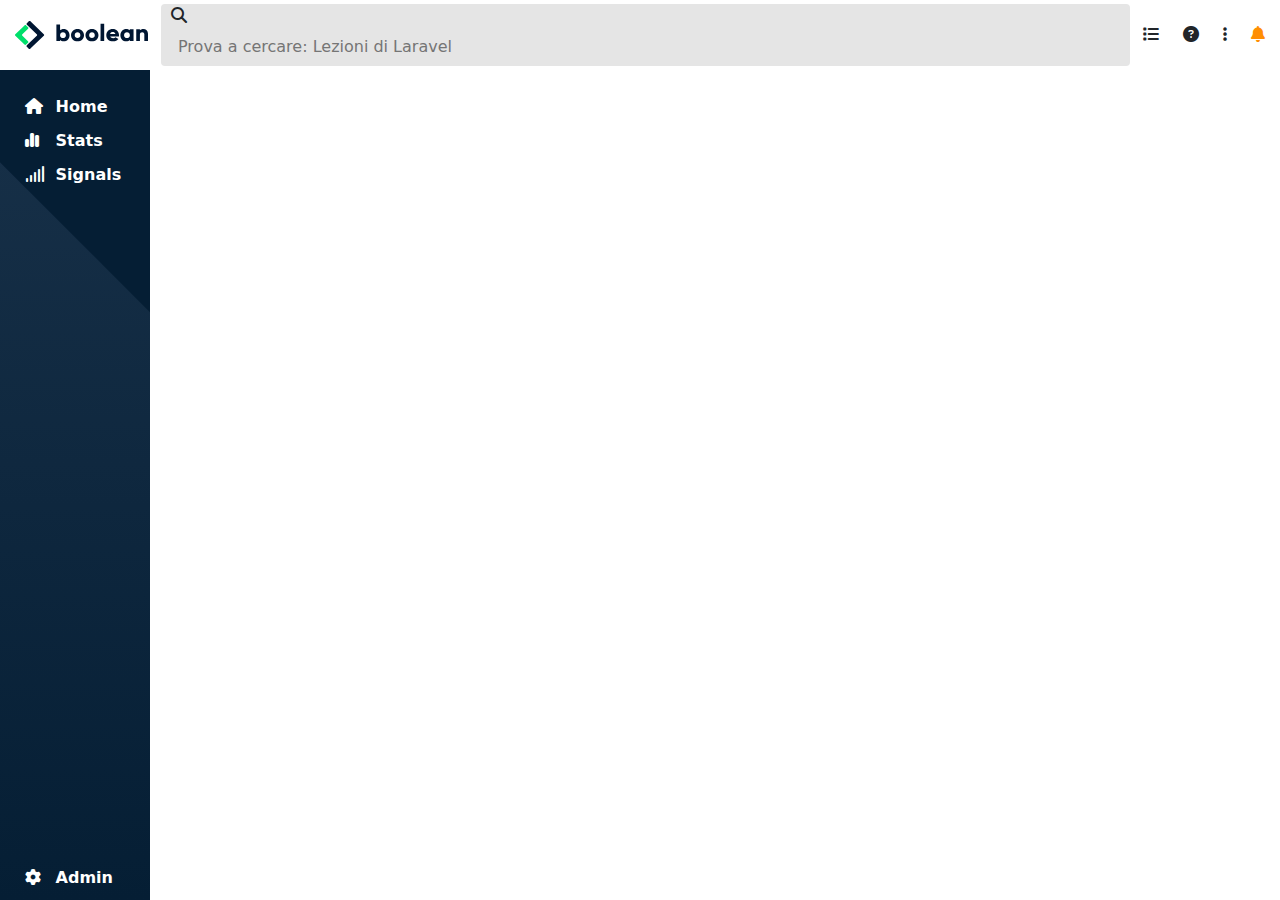
==== index.html @ 5f8e15ac "Resa responsive la sidebar" ====
<!DOCTYPE html>
<html lang="en">
<head>
    <meta charset="UTF-8">
    <meta http-equiv="X-UA-Compatible" content="IE=edge">
    <meta name="viewport" content="width=device-width, initial-scale=1.0">
    <link rel="stylesheet" href="https://cdnjs.cloudflare.com/ajax/libs/font-awesome/6.2.0/css/all.min.css">
    <link rel="stylesheet" href="https://cdn.jsdelivr.net/npm/bootstrap@5.2.2/dist/css/bootstrap.min.css">
    <link rel="stylesheet" href="css/style.css">
    <link rel="stylesheet" href="css/responsive.css">
    <link rel="stylesheet" href="css/hover.css">
    <title>Dashboard</title>
</head>
<body>

    <header>
        <div class="row align-items-center g-0" id="ms_header_row">

            <div class="col-auto">
                <img src="specs/logo.svg" alt="Logo boolean" class="d-none d-lg-block">
                <img src="specs/Logo.png" alt="Logo boolean" class="d--block d-lg-none">
            </div>

            <div class="col" id="search">
                <label for="search-bar"><i class="fa-solid fa-magnifying-glass"></i></label>
                <input type="text" id="search-bar" placeholder="Prova a cercare: Lezioni di Laravel">
            </div>

            <nav class="col-auto ms-auto">
                <div class="row align-items-center gx-4">

                    <div class="col-auto d-none d-lg-block">
                        <i class="fa-solid fa-list"></i>
                    </div>

                    <div class="col-auto d-none d-lg-block">
                        <i class="fa-solid fa-circle-question"></i>
                    </div>

                    <div class="col-auto d-none d-lg-block">
                        <i class="fa-solid fa-ellipsis-vertical"></i>
                    </div>

                    <div class="col-auto">
                        <a data-bs-toggle="collapse" href="#notifications" role="button" aria-expanded="false" aria-controls="notifications">
                            <i class="fa-solid fa-bell"></i>
                        </a>
                        <div class="collapse" id="notifications">
                            <ul>
                                <li>Profilo</li>
                                <li>Fatturazione</li>
                                <li>Logout</li>
                            </ul>
                        </div>
                    </div>

                </div>
            </nav>

        </div>
    </header>
    
    <main>
        <div id="sidebar">
            <div class="sidebar_option">
                <i class="fa-solid fa-house"></i>
                <span class="d-none d-lg-inline">Home</span>
            </div>
            <div class="sidebar_option">
                <i class="fa-solid fa-chart-simple"></i>
                <span class="d-none d-lg-inline">Stats</span>
            </div>
            <div class="sidebar_option">
                <i class="fa-solid fa-signal"></i>
                <span class="d-none d-lg-inline">Signals</span>
            </div>
            <div class="sidebar_option" id="last_option">
                <i class="fa-solid fa-gear"></i>
                <span class="d-none d-lg-inline">Admin</span>
            </div>
        </div>
    </main>


    <script src="https://cdn.jsdelivr.net/npm/@popperjs/core@2.11.6/dist/umd/popper.min.js" integrity="sha384-oBqDVmMz9ATKxIep9tiCxS/Z9fNfEXiDAYTujMAeBAsjFuCZSmKbSSUnQlmh/jp3" crossorigin="anonymous"></script>
    <script src="https://cdn.jsdelivr.net/npm/bootstrap@5.2.2/dist/js/bootstrap.min.js" integrity="sha384-IDwe1+LCz02ROU9k972gdyvl+AESN10+x7tBKgc9I5HFtuNz0wWnPclzo6p9vxnk" crossorigin="anonymous"></script>

</body>
</html>
---- css/style.css ----
*{
    margin: 0;
    padding: 0;
    box-sizing: border-box;
}

/* header rules */
#ms_header_row{
    height: 70px;
    width: 100%;
    padding: 0 15px;
    column-gap: 13px;
}

header img{
    max-height: 40px;
    max-width: 150px;
}

#search{
    background-color: #e5e5e5;
    border-radius: 4px;
    padding: 0 10px;
}

#search-bar{
    border: none;
    width: calc(100% - 21px);
    background-color: #e5e5e5;
    padding: 7px;
}

header .col-auto{
    position: relative;
}

header a{
    height: 24px;
    color: #ff8f02;
}

header ul{
    position: absolute;
    bottom: -135px;
    right: 15px;
    list-style: none;
    box-shadow: 0px 0px 5px #000;
    padding: 5px 0;
    border-radius: 4px;
}

header li{
    width: 140px;
    padding: 5px;
    border-radius: 4px;
}

/* main rules */
main{
    height: calc(100vh - 70px);
}

/* sidebar rules */
#sidebar{
    width: 150px;
    height: 100%;
    padding: 25px;
    position: relative;
    overflow: hidden;
    background: linear-gradient(0deg, rgba(5,30,52,1) 0%, #183149 100%);
    color: #fff;
}

#sidebar .sidebar_option{
    margin-bottom: 10px;
    font-weight: bold;
    position: relative;
    z-index: 1;
}

#sidebar #last_option{
    position: absolute;
    bottom: 0px;
}

#sidebar i{
    width: 25px;
}

#sidebar::before {
    background: rgba(5,30,52,1);
    content: '';
    display: block;
    width:300px;
    height: 300px;
    position: absolute;
    left: 0;
    top: -120px;
    transform: rotate(45deg);
    z-index: 0;
}
---- css/responsive.css ----
/* Sfondo inferiore sidebar */
@media screen and (min-height:1500px) {
    #sidebar::after {
        background: rgba(5,30,52,1);
        content: '';
        display: block;
        width:300px;
        height: 300px;
        position: absolute;
        left: 0;
        bottom: -90px;
        transform: rotate(45deg);
        z-index: 0;
    }
}

@media all and (max-width:991.5px) {
    #sidebar{
        width: 68px;
    }
}
---- css/hover.css ----
/* header hover rules */
header li:hover{
    background-color: rgba(0, 0, 0, .2);
    cursor: pointer;
}

header img:hover, header i:hover{
    cursor: pointer;
}

header a:hover{
    color: #ff8f02;
    opacity: 0.7;
}

[type="text"]:focus-visible{
    outline: none;
}

.sidebar_option:hover{
    cursor: pointer;
}
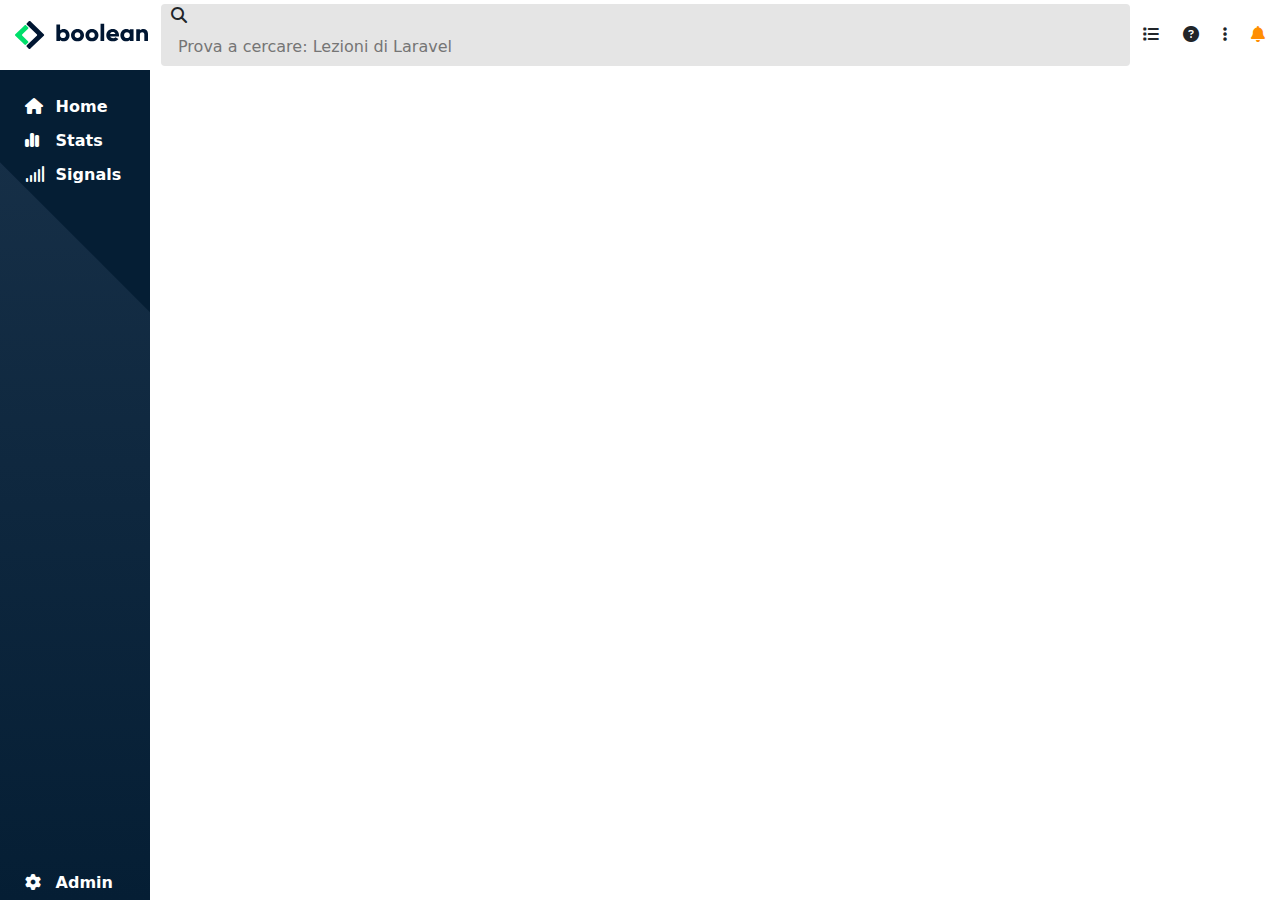
==== commit 0f857179: "Aggiunti effetti di hover in sidebar" ====
--- a/index.html
+++ b/index.html
@@ -61,6 +61,7 @@
     </header>
     
     <main>
+
         <div id="sidebar">
             <div class="sidebar_option">
                 <i class="fa-solid fa-house"></i>
@@ -79,6 +80,11 @@
                 <span class="d-none d-lg-inline">Admin</span>
             </div>
         </div>
+
+        <div id="main-body">
+
+        </div>
+
     </main>
 
 
--- a/css/style.css
+++ b/css/style.css
@@ -64,7 +64,7 @@
 #sidebar{
     width: 150px;
     height: 100%;
-    padding: 25px;
+    padding: 20px;
     position: relative;
     overflow: hidden;
     background: linear-gradient(0deg, rgba(5,30,52,1) 0%, #183149 100%);
@@ -72,15 +72,19 @@
 }
 
 #sidebar .sidebar_option{
-    margin-bottom: 10px;
+    width: 100%;
+    padding: 5px;
+    border-radius: 4px;
     font-weight: bold;
     position: relative;
     z-index: 1;
+    transition: all 0.05s linear;
 }
 
 #sidebar #last_option{
     position: absolute;
-    bottom: 0px;
+    bottom: 0;
+    width: 110px;
 }
 
 #sidebar i{
--- a/css/responsive.css
+++ b/css/responsive.css
@@ -18,4 +18,8 @@
     #sidebar{
         width: 68px;
     }
+
+    #sidebar #last_option{
+        width: 25px;
+    }
 }--- a/css/hover.css
+++ b/css/hover.css
@@ -19,4 +19,5 @@
 
 .sidebar_option:hover{
     cursor: pointer;
+    background-color: rgba(255, 255, 255, .2);
 }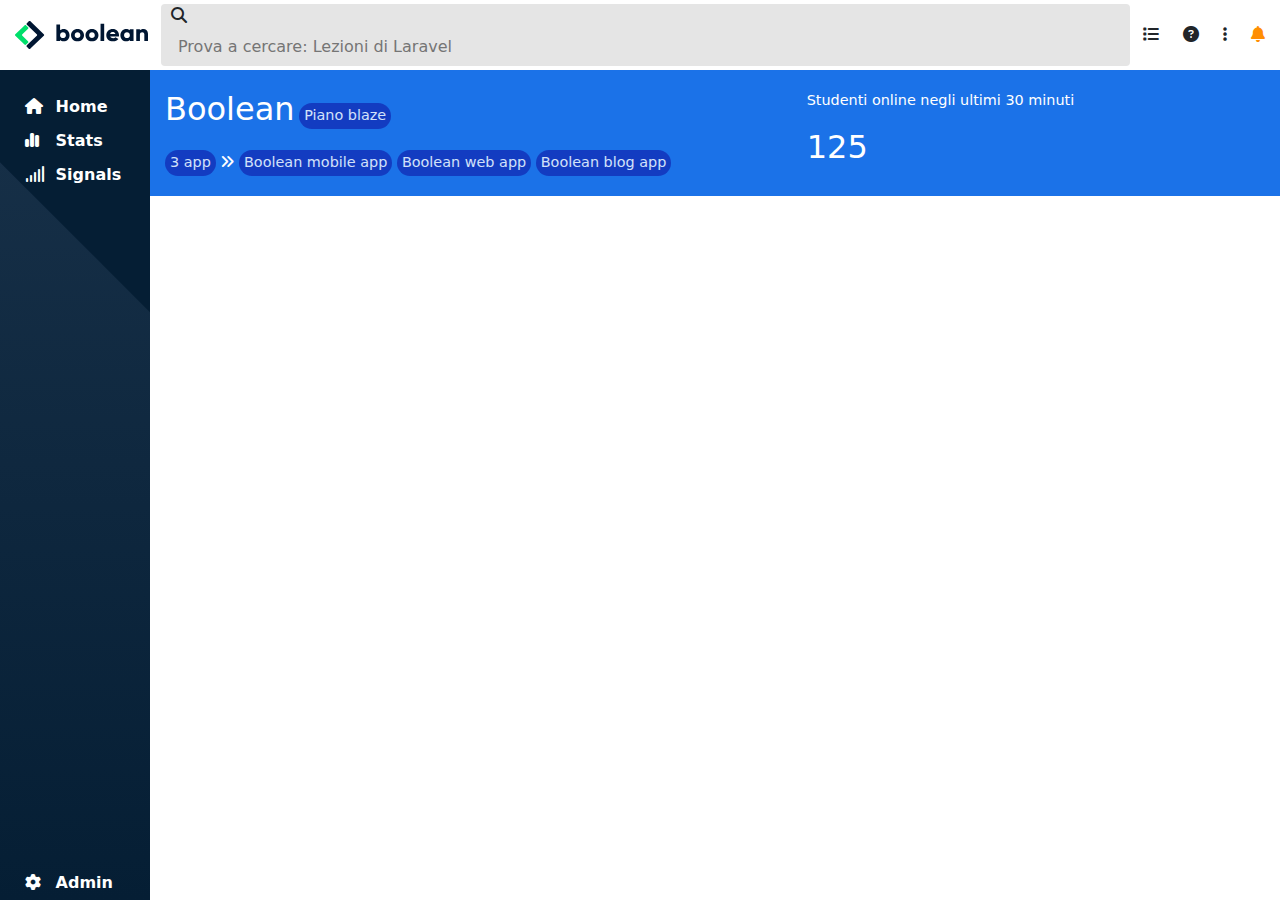
==== commit fcb21f6e: "Completata topbar" ====
--- a/index.html
+++ b/index.html
@@ -82,7 +82,37 @@
         </div>
 
         <div id="main-body">
-
+            <div id="top-bar">
+                <div class="row g-0">
+                    <div class="col-12 col-lg-7">
+                        <h2>Boolean</h2>
+                        <div class="ms_breadcumb_item">
+                            Piano blaze
+                        </div>
+                        <br><br>
+                        <div class="ms_breadcumb_item">
+                            3 app
+                        </div>
+                        <i class="fa-solid fa-angles-right"></i>
+                        <div class="ms_breadcumb_item d-none d-lg-inline-block">
+                            Boolean mobile app
+                        </div>
+                        <div class="ms_breadcumb_item d-none d-lg-inline-block">
+                            Boolean web app
+                        </div>
+                        <div class="ms_breadcumb_item d-none d-lg-inline-block">
+                            Boolean blog app
+                        </div>
+                        <div class="ms_breadcumb_item d-inline-block d-lg-none text-center">
+                            +
+                        </div>
+                    </div>
+                    <div class="col-12 col-lg-4">
+                        <p>Studenti online negli ultimi 30 minuti</p>
+                        <h2>125</h2>
+                    </div>
+                </div>
+            </div>
         </div>
 
     </main>
--- a/css/style.css
+++ b/css/style.css
@@ -58,6 +58,7 @@
 /* main rules */
 main{
     height: calc(100vh - 70px);
+    display: flex;
 }
 
 /* sidebar rules */
@@ -102,4 +103,34 @@
     top: -120px;
     transform: rotate(45deg);
     z-index: 0;
+}
+
+/* main body rules */
+#main-body{
+    width: calc(100% - 150px);
+}
+
+#top-bar{
+    font-size: .9rem;
+    color: #fff;
+    background-color: #1b72e8;
+    padding: 10px 15px 20px;
+}
+
+#top-bar h2{
+    display: inline;
+}
+
+#top-bar .ms_breadcumb_item{
+    display: inline-block;
+    min-width: 25px;
+    background-color: #122fb8;
+    opacity: .8;
+    padding: 2px 5px;
+    border-radius: 30px;
+    transition: all 0.05s linear;
+}
+
+#top-bar .row > *{
+    padding-top: 10px;
 }--- a/css/responsive.css
+++ b/css/responsive.css
@@ -22,4 +22,8 @@
     #sidebar #last_option{
         width: 25px;
     }
+
+    #main-body{
+        width: calc(100% - 68px);
+    }
 }--- a/css/hover.css
+++ b/css/hover.css
@@ -20,4 +20,9 @@
 .sidebar_option:hover{
     cursor: pointer;
     background-color: rgba(255, 255, 255, .2);
+}
+
+#top-bar .ms_breadcumb_item:hover{
+    opacity: 1;
+    cursor: pointer;
 }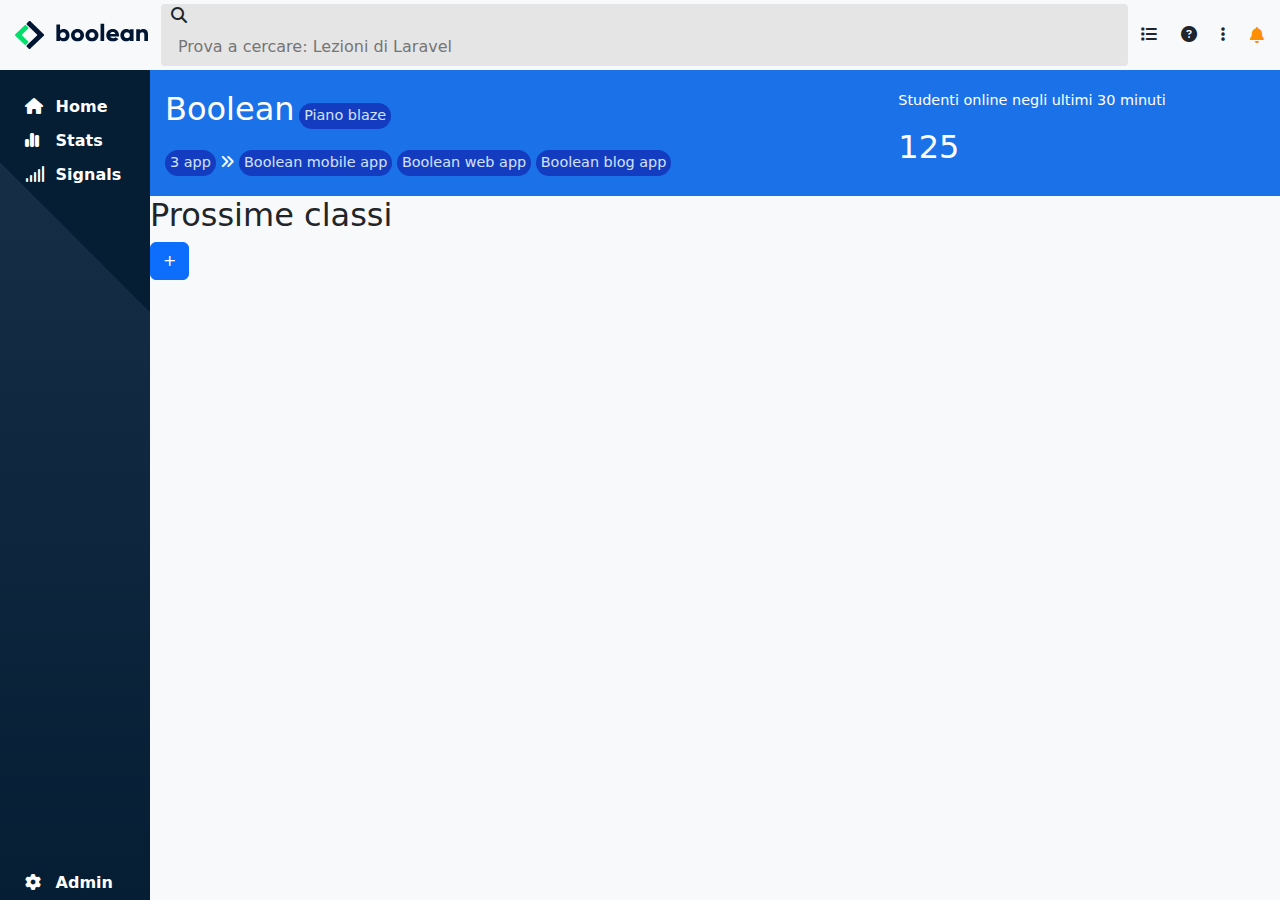
==== commit 76800477: "Inserito offcanvas" ====
--- a/index.html
+++ b/index.html
@@ -22,7 +22,7 @@
             </div>
 
             <div class="col" id="search">
-                <label for="search-bar"><i class="fa-solid fa-magnifying-glass"></i></label>
+                <label for="#search-bar"><i class="fa-solid fa-magnifying-glass"></i></label>
                 <input type="text" id="search-bar" placeholder="Prova a cercare: Lezioni di Laravel">
             </div>
 
@@ -42,11 +42,11 @@
                     </div>
 
                     <div class="col-auto">
-                        <a data-bs-toggle="collapse" href="#notifications" role="button" aria-expanded="false" aria-controls="notifications">
-                            <i class="fa-solid fa-bell"></i>
-                        </a>
-                        <div class="collapse" id="notifications">
-                            <ul>
+                        <div class="btn-group">
+                            <button class="btn" type="button" data-bs-toggle="dropdown" data-bs-auto-close="true" aria-expanded="false">
+                                <i class="fa-solid fa-bell"></i>
+                            </button>
+                            <ul class="dropdown-menu">
                                 <li>Profilo</li>
                                 <li>Fatturazione</li>
                                 <li>Logout</li>
@@ -82,9 +82,11 @@
         </div>
 
         <div id="main-body">
+
             <div id="top-bar">
                 <div class="row g-0">
-                    <div class="col-12 col-lg-7">
+
+                    <div class="col-12 col-lg-8">
                         <h2>Boolean</h2>
                         <div class="ms_breadcumb_item">
                             Piano blaze
@@ -107,12 +109,54 @@
                             +
                         </div>
                     </div>
+
                     <div class="col-12 col-lg-4">
                         <p>Studenti online negli ultimi 30 minuti</p>
                         <h2>125</h2>
                     </div>
+
                 </div>
             </div>
+
+            <div class="row">
+
+                <div class="col-12 col-lg-8">
+
+                    <div id="next-classes">
+                        <h2>Prossime classi</h2>
+                        
+                        <a class="btn btn-primary" data-bs-toggle="offcanvas" href="#add_new_class" role="button" aria-controls="add_new_class">
+                            +
+                          </a>
+                          
+                          <div class="offcanvas offcanvas-end" tabindex="-1" id="add_new_class" aria-labelledby="add_new_classLabel">
+                            <div class="offcanvas-header">
+                              <h5 class="offcanvas-title" id="add_new_classLabel">Aggiungi classe</h5>
+                              <button type="button" class="btn-close" data-bs-dismiss="offcanvas" aria-label="Close"></button>
+                            </div>
+                            <div class="offcanvas-body">
+                                <form action="#">
+                                    <label for="#nome-classe">Nome</label>
+                                    <input class="form-control" type="text" placeholder="Classe--" id="nome-classe">
+                                    <label for="starting-date">Data inizio</label>
+                                    <input type="date" class="form-control" id="starting-date">
+                                    <button type="button" class="btn btn-primary">Salva</button>
+                                    <button type="button" class="btn btn-warning">Reset</button>
+                                </form>
+                            </div>
+                          </div>
+
+                        </div>
+                    </div>
+
+                </div>
+
+                <div class="col-12 col-lg-4">
+                    
+                </div>
+
+            </div>
+
         </div>
 
     </main>
--- a/css/style.css
+++ b/css/style.css
@@ -2,6 +2,10 @@
     margin: 0;
     padding: 0;
     box-sizing: border-box;
+}
+
+body{
+    background-color: #f8f9fa;
 }
 
 /* header rules */
@@ -34,13 +38,15 @@
     position: relative;
 }
 
-header a{
+header .btn{
     height: 24px;
+    padding: 0;
     color: #ff8f02;
 }
 
 header ul{
     position: absolute;
+    background-color: #fff;
     bottom: -135px;
     right: 15px;
     list-style: none;
@@ -110,6 +116,7 @@
     width: calc(100% - 150px);
 }
 
+/* topbar rules */
 #top-bar{
     font-size: .9rem;
     color: #fff;
@@ -133,4 +140,9 @@
 
 #top-bar .row > *{
     padding-top: 10px;
+}
+
+/* big part rules */
+form > *:not(label){
+    margin-bottom: 20px;
 }--- a/css/hover.css
+++ b/css/hover.css
@@ -8,12 +8,13 @@
     cursor: pointer;
 }
 
-header a:hover{
+header .btn:hover, header .btn.show{
+    border: none;
     color: #ff8f02;
     opacity: 0.7;
 }
 
-[type="text"]:focus-visible{
+[type="text"]:focus-visible, header .btn{
     outline: none;
 }
 
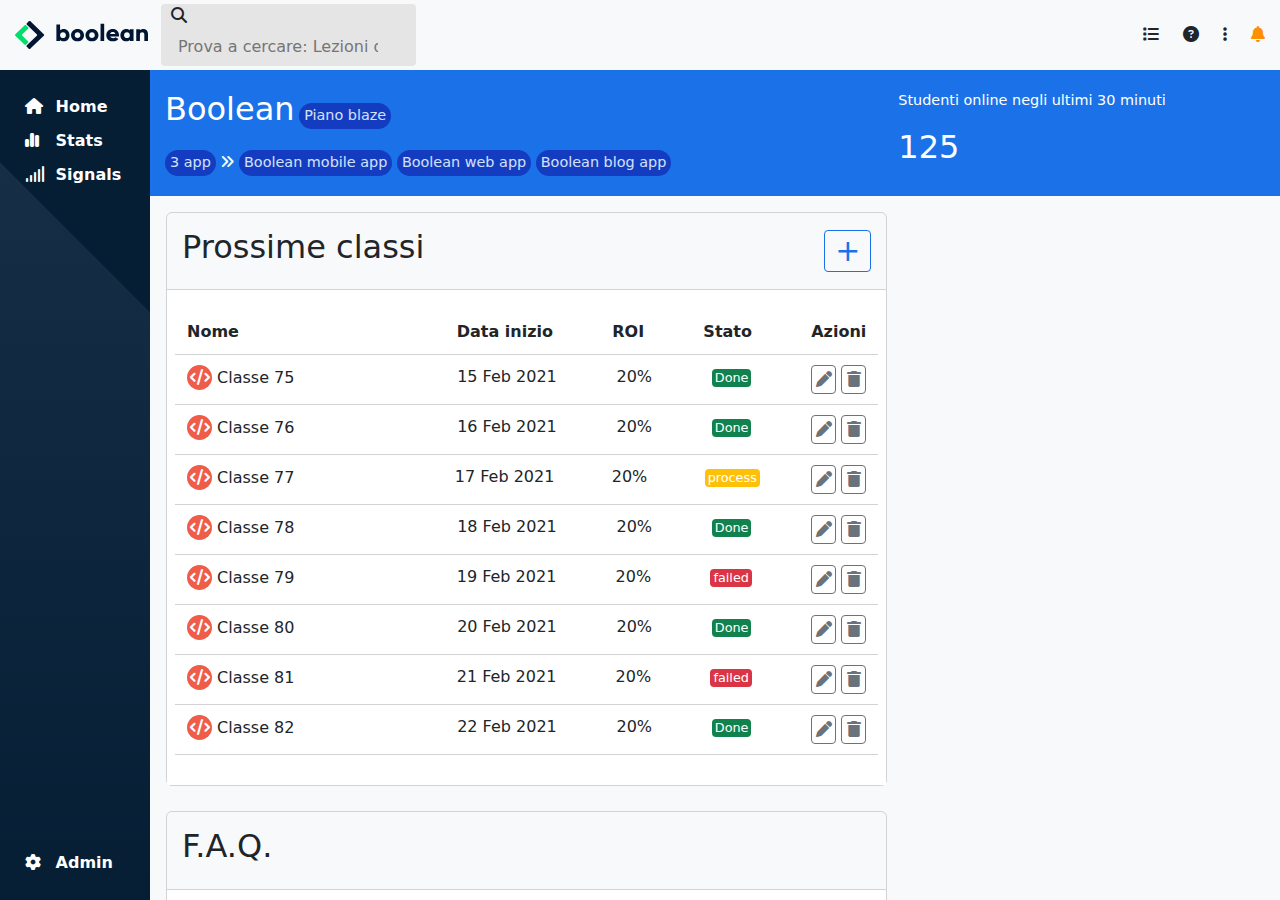
==== commit 580ca55f: "Completate section di sinistra" ====
--- a/index.html
+++ b/index.html
@@ -21,7 +21,7 @@
                 <img src="specs/Logo.png" alt="Logo boolean" class="d--block d-lg-none">
             </div>
 
-            <div class="col" id="search">
+            <div class="col-auto" id="search">
                 <label for="#search-bar"><i class="fa-solid fa-magnifying-glass"></i></label>
                 <input type="text" id="search-bar" placeholder="Prova a cercare: Lezioni di Laravel">
             </div>
@@ -118,40 +118,322 @@
                 </div>
             </div>
 
-            <div class="row">
-
-                <div class="col-12 col-lg-8">
-
-                    <div id="next-classes">
-                        <h2>Prossime classi</h2>
-                        
-                        <a class="btn btn-primary" data-bs-toggle="offcanvas" href="#add_new_class" role="button" aria-controls="add_new_class">
-                            +
-                          </a>
-                          
-                          <div class="offcanvas offcanvas-end" tabindex="-1" id="add_new_class" aria-labelledby="add_new_classLabel">
-                            <div class="offcanvas-header">
-                              <h5 class="offcanvas-title" id="add_new_classLabel">Aggiungi classe</h5>
-                              <button type="button" class="btn-close" data-bs-dismiss="offcanvas" aria-label="Close"></button>
-                            </div>
-                            <div class="offcanvas-body">
-                                <form action="#">
-                                    <label for="#nome-classe">Nome</label>
-                                    <input class="form-control" type="text" placeholder="Classe--" id="nome-classe">
-                                    <label for="starting-date">Data inizio</label>
-                                    <input type="date" class="form-control" id="starting-date">
-                                    <button type="button" class="btn btn-primary">Salva</button>
-                                    <button type="button" class="btn btn-warning">Reset</button>
-                                </form>
-                            </div>
-                          </div>
-
-                        </div>
-                    </div>
+            <div class="row g-0">
+
+                <div class="col-12 col-lg-8 p-3">
+
+                    <section id="next-classes">
+
+                        <div class="ms_title">
+                            <h2>Prossime classi</h2>
+                            
+                            <a class="btn" data-bs-toggle="offcanvas" href="#add_new_class" role="button" aria-controls="add_new_class">
+                                +
+                            </a>
+                            
+                            <div class="offcanvas offcanvas-end" tabindex="-1" id="add_new_class" aria-labelledby="add_new_classLabel">
+                                <div class="offcanvas-header">
+                                    <h5 class="offcanvas-title" id="add_new_classLabel">Aggiungi classe</h5>
+                                    <button type="button" class="btn-close" data-bs-dismiss="offcanvas" aria-label="Close"></button>
+                                </div>
+                                <div class="offcanvas-body">
+                                    <form action="#">
+                                        <label for="#nome-classe">Nome</label>
+                                        <input class="form-control" type="text" placeholder="Classe--" id="nome-classe">
+                                        <label for="starting-date">Data inizio</label>
+                                        <input type="date" class="form-control" id="starting-date">
+                                        <button type="button" class="btn btn-primary">Salva</button>
+                                        <button type="button" class="btn btn-warning">Reset</button>
+                                    </form>
+                                </div>
+                            </div>
+
+                        </div>
+                        <div class="ms_body">
+                            <div class="row class_row justify-content-between" id="class_first_row">
+
+                                <div class="col-4 text-start">
+                                    Nome
+                                </div>
+
+                                <div class="col-auto d-none d-md-block">
+                                    Data inizio
+                                </div>
+
+                                <div class="col-auto d-none d-sm-block">
+                                    ROI
+                                </div>
+
+                                <div class="col-auto">
+                                    Stato
+                                </div>
+
+                                <div class="col-auto">
+                                    Azioni
+                                </div>
+                                
+                            </div>
+
+                            <div class="row class_row justify-content-between" id="ms_first_row">
+
+                                <div class="col-4 text-start">
+                                    <i class="fa-solid fa-code"></i>
+                                    Classe 75
+                                </div>
+
+                                <div class="col-auto d-none d-md-block">
+                                    15 Feb 2021
+                                </div>
+
+                                <div class="col-auto d-none d-sm-block">
+                                    20&percnt;
+                                </div>
+
+                                <div class="col-auto">
+                                    <span class="state done">Done</span>
+                                </div>
+
+                                <div class="col-auto">
+                                    <span class="class_action"><i class="fa-solid fa-pen"></i></span>
+                                    <span class="class_action"><i class="fa-solid fa-trash"></i></span>
+                                </div>
+                                
+                            </div>
+
+                            <div class="row class_row justify-content-between" id="ms_first_row">
+
+                                <div class="col-4 text-start">
+                                    <i class="fa-solid fa-code"></i>
+                                    Classe 76
+                                </div>
+
+                                <div class="col-auto d-none d-md-block">
+                                    16 Feb 2021
+                                </div>
+
+                                <div class="col-auto d-none d-sm-block">
+                                    20&percnt;
+                                </div>
+
+                                <div class="col-auto">
+                                    <span class="state done">Done</span>
+                                </div>
+
+                                <div class="col-auto">
+                                    <span class="class_action"><i class="fa-solid fa-pen"></i></span>
+                                    <span class="class_action"><i class="fa-solid fa-trash"></i></span>
+                                </div>
+                                
+                            </div>
+
+                            <div class="row class_row justify-content-between" id="ms_first_row">
+
+                                <div class="col-4 text-start">
+                                    <i class="fa-solid fa-code"></i>
+                                    Classe 77
+                                </div>
+
+                                <div class="col-auto d-none d-md-block">
+                                    17 Feb 2021
+                                </div>
+
+                                <div class="col-auto d-none d-sm-block">
+                                    20&percnt;
+                                </div>
+
+                                <div class="col-auto">
+                                    <span class="state process">process</span>
+                                </div>
+
+                                <div class="col-auto">
+                                    <span class="class_action"><i class="fa-solid fa-pen"></i></span>
+                                    <span class="class_action"><i class="fa-solid fa-trash"></i></span>
+                                </div>
+                                
+                            </div>
+
+                            <div class="row class_row justify-content-between" id="ms_first_row">
+                                <div class="col-4 text-start">
+                                    <i class="fa-solid fa-code"></i>
+                                    Classe 78
+                                </div>
+                                <div class="col-auto d-none d-md-block">
+                                    18 Feb 2021
+                                </div>
+
+                                <div class="col-auto d-none d-sm-block">
+                                    20&percnt;
+                                </div>
+
+                                <div class="col-auto">
+                                    <span class="done state">Done</span>
+                                </div>
+
+                                <div class="col-auto">
+                                    <span class="class_action"><i class="fa-solid fa-pen"></i></span>
+                                    <span class="class_action"><i class="fa-solid fa-trash"></i></span>
+                                </div>
+                                
+                            </div>
+
+                            <div class="row class_row justify-content-between" id="ms_first_row">
+
+                                <div class="col-4 text-start">
+                                    <i class="fa-solid fa-code"></i>
+                                    Classe 79
+                                </div>
+
+                                <div class="col-auto d-none d-md-block">
+                                    19 Feb 2021
+                                </div>
+
+                                <div class="col-auto d-none d-sm-block">
+                                    20&percnt;
+                                </div>
+
+                                <div class="col-auto">
+                                    <span class="state failed">failed</span>
+                                </div>
+
+                                <div class="col-auto">
+                                    <span class="class_action"><i class="fa-solid fa-pen"></i></span>
+                                    <span class="class_action"><i class="fa-solid fa-trash"></i></span>
+                                </div>
+                                
+                            </div>
+
+                            <div class="row class_row justify-content-between" id="ms_first_row">
+
+                                <div class="col-4 text-start">
+                                    <i class="fa-solid fa-code"></i>
+                                    Classe 80
+                                </div>
+
+                                <div class="col-auto d-none d-md-block">
+                                    20 Feb 2021
+                                </div>
+
+                                <div class="col-auto d-none d-sm-block">
+                                    20&percnt;
+                                </div>
+
+                                <div class="col-auto">
+                                    <span class="state done">Done</span>
+                                </div>
+
+                                <div class="col-auto">
+                                    <span class="class_action"><i class="fa-solid fa-pen"></i></span>
+                                    <span class="class_action"><i class="fa-solid fa-trash"></i></span>
+                                </div>
+                                
+                            </div>
+
+                            <div class="row class_row justify-content-between" id="ms_first_row">
+
+                                <div class="col-4 text-start">
+                                    <i class="fa-solid fa-code"></i>
+                                    Classe 81
+                                </div>
+
+                                <div class="col-auto d-none d-md-block">
+                                    21 Feb 2021
+                                </div>
+
+                                <div class="col-auto d-none d-sm-block">
+                                    20&percnt;
+                                </div>
+
+                                <div class="col-auto">
+                                    <span class="state failed">failed</span>
+                                </div>
+
+                                <div class="col-auto">
+                                    <span class="class_action"><i class="fa-solid fa-pen"></i></span>
+                                    <span class="class_action"><i class="fa-solid fa-trash"></i></span>
+                                </div>
+                                
+                            </div>
+
+                            <div class="row class_row justify-content-between" id="ms_first_row">
+
+                                <div class="col-4 text-start">
+                                    <i class="fa-solid fa-code"></i>
+                                    Classe 82
+                                </div>
+
+                                <div class="col-auto d-none d-md-block">
+                                    22 Feb 2021
+                                </div>
+
+                                <div class="col-auto d-none d-sm-block">
+                                    20&percnt;
+                                </div>
+
+                                <div class="col-auto">
+                                    <span class="state done">Done</span>
+                                </div>
+
+                                <div class="col-auto">
+                                    <span class="class_action"><i class="fa-solid fa-pen"></i></span>
+                                    <span class="class_action"><i class="fa-solid fa-trash"></i></span>
+                                </div>
+                                
+                            </div>
+
+                        </div>
+                    </section>
+
+                    <section id="faq">
+
+                        <div class="ms_title">
+                            <h2>F.A.Q.</h2>
+                        </div>
+
+                        <div class="ms_body">
+                            <div class="accordion" id="accordionExample">
+                                <div class="accordion-item">
+                                    <h2 class="accordion-header" id="headingOne">
+                                      <button class="accordion-button collapsed" type="button" data-bs-toggle="collapse" data-bs-target="#collapseOne" aria-expanded="false" aria-controls="collapseOne">
+                                        Come aggiungere una nuova classe&quest;
+                                      </button>
+                                    </h2>
+                                    <div id="collapseOne" class="accordion-collapse collapse" aria-labelledby="headingOne" data-bs-parent="#accordionExample">
+                                      <div class="accordion-body">
+                                        <strong>This is the second item's accordion body.</strong> It is hidden by default, until the collapse plugin adds the appropriate classes that we use to style each element. These classes control the overall appearance, as well as the showing and hiding via CSS transitions. You can modify any of this with custom CSS or overriding our default variables. It's also worth noting that just about any HTML can go within the <code>.accordion-body</code>, though the transition does limit overflow.
+                                      </div>
+                                    </div>
+                                </div>
+                                <div class="accordion-item">
+                                  <h2 class="accordion-header" id="headingTwo">
+                                    <button class="accordion-button collapsed" type="button" data-bs-toggle="collapse" data-bs-target="#collapseTwo" aria-expanded="false" aria-controls="collapseTwo">
+                                      Come posso accedere alle informazioni del mio account&quest;
+                                    </button>
+                                  </h2>
+                                  <div id="collapseTwo" class="accordion-collapse collapse" aria-labelledby="headingTwo" data-bs-parent="#accordionExample">
+                                    <div class="accordion-body">
+                                      <strong>This is the second item's accordion body.</strong> It is hidden by default, until the collapse plugin adds the appropriate classes that we use to style each element. These classes control the overall appearance, as well as the showing and hiding via CSS transitions. You can modify any of this with custom CSS or overriding our default variables. It's also worth noting that just about any HTML can go within the <code>.accordion-body</code>, though the transition does limit overflow.
+                                    </div>
+                                  </div>
+                                </div>
+                                <div class="accordion-item">
+                                  <h2 class="accordion-header" id="headingThree">
+                                    <button class="accordion-button collapsed" type="button" data-bs-toggle="collapse" data-bs-target="#collapseThree" aria-expanded="false" aria-controls="collapseThree">
+                                      Posso usare questa dashboard da mobile&quest;
+                                    </button>
+                                  </h2>
+                                  <div id="collapseThree" class="accordion-collapse collapse" aria-labelledby="headingThree" data-bs-parent="#accordionExample">
+                                    <div class="accordion-body">
+                                      <strong>This is the third item's accordion body.</strong> It is hidden by default, until the collapse plugin adds the appropriate classes that we use to style each element. These classes control the overall appearance, as well as the showing and hiding via CSS transitions. You can modify any of this with custom CSS or overriding our default variables. It's also worth noting that just about any HTML can go within the <code>.accordion-body</code>, though the transition does limit overflow.
+                                    </div>
+                                  </div>
+                                </div>
+                              </div>
+                        </div>
+                    </section>
 
                 </div>
 
-                <div class="col-12 col-lg-4">
+                <div class="col-12 col-lg-4 p-3">
                     
                 </div>
 
--- a/css/style.css
+++ b/css/style.css
@@ -1,7 +1,6 @@
 *{
     margin: 0;
     padding: 0;
-    box-sizing: border-box;
 }
 
 body{
@@ -45,18 +44,11 @@
 }
 
 header ul{
-    position: absolute;
-    background-color: #fff;
-    bottom: -135px;
-    right: 15px;
-    list-style: none;
     box-shadow: 0px 0px 5px #000;
-    padding: 5px 0;
-    border-radius: 4px;
 }
 
 header li{
-    width: 140px;
+    width: 100%;
     padding: 5px;
     border-radius: 4px;
 }
@@ -90,7 +82,7 @@
 
 #sidebar #last_option{
     position: absolute;
-    bottom: 0;
+    bottom: 20px;
     width: 110px;
 }
 
@@ -114,6 +106,7 @@
 /* main body rules */
 #main-body{
     width: calc(100% - 150px);
+    overflow-y: auto;
 }
 
 /* topbar rules */
@@ -143,6 +136,85 @@
 }
 
 /* big part rules */
+#main-body section{
+    border: 1px solid #d3d3d3;
+    border-radius: 6px;
+    margin-bottom: 25px;
+}
+
+.ms_title{
+    border-bottom: 1px solid #d3d3d3;
+    display: flex;
+    padding: 15px;
+    justify-content: space-between;
+    align-items: center;
+}
+
+.ms_title > .btn{
+    color: #1b72e8;
+    border: 1px solid #1b72e8;
+    border-radius: 4px;
+    font-size: 30px;
+    line-height: 20px;
+    padding: 10px;
+}
+
 form > *:not(label){
     margin-bottom: 20px;
+}
+
+.ms_body{
+    background-color: #fff;
+    padding: 20px 20px 30px;
+}
+
+#class_first_row{
+    font-weight: bold;
+}
+
+.class_row{
+    border-bottom: 1px solid #d3d3d3;
+    padding: 10px 0;
+    text-align: center;
+}
+
+.fa-code{
+    display: inline-block;
+    color: #fff;
+    background-color: #ef5c48;
+    width: 25px;
+    height: 25px;
+    line-height: 25px;
+    text-align: center;
+    border-radius: 50%;
+}
+
+.state{
+    font-size: 0.8rem;
+    color: #fff;
+    padding: 1px 3px 2px;
+    border-radius: 4px;
+}
+
+.state.done{
+    background-color: #11824d;
+}
+
+.state.process{
+    background-color: #ffc108;
+    margin-right: -6px;
+}
+
+.state.failed{
+    background-color: #da3545;
+}
+
+.class_action{
+    display: inline-block;
+    padding: 1px 0px;
+    width: 25px;
+    line-height: 25px;
+    color: #6a737b;
+    border: 1px solid #6a737b;
+    border-radius: 4px;
 }--- a/css/hover.css
+++ b/css/hover.css
@@ -9,12 +9,15 @@
 }
 
 header .btn:hover, header .btn.show{
-    border: none;
     color: #ff8f02;
     opacity: 0.7;
 }
 
-[type="text"]:focus-visible, header .btn{
+header .btn:hover, header .btn.show, header .btn{
+    border: none;
+}
+
+[type="text"]:focus-visible, header .btn, header .btn:focus-visible{
     outline: none;
 }
 
@@ -26,4 +29,14 @@
 #top-bar .ms_breadcumb_item:hover{
     opacity: 1;
     cursor: pointer;
+}
+
+.class_row:not(#class_first_row):hover{
+    background-color: rgba(0, 0, 0, .2);
+}
+
+.class_action:hover{
+    background-color: #6a737b;
+    color: #fff;
+    cursor: pointer;
 }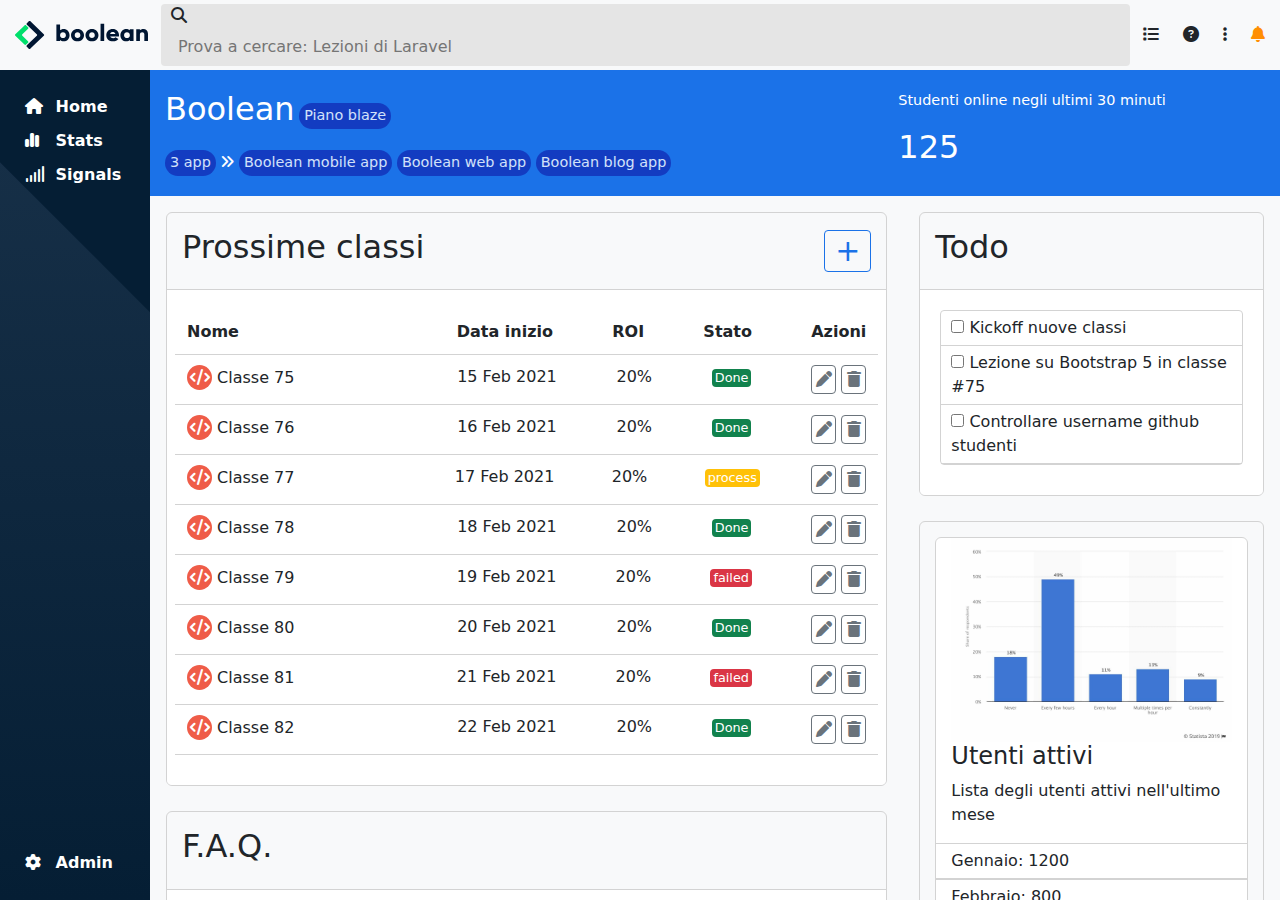
==== commit d10d262c: "Completate section di destra" ====
--- a/index.html
+++ b/index.html
@@ -21,7 +21,7 @@
                 <img src="specs/Logo.png" alt="Logo boolean" class="d--block d-lg-none">
             </div>
 
-            <div class="col-auto" id="search">
+            <div class="col" id="search">
                 <label for="#search-bar"><i class="fa-solid fa-magnifying-glass"></i></label>
                 <input type="text" id="search-bar" placeholder="Prova a cercare: Lezioni di Laravel">
             </div>
@@ -128,7 +128,7 @@
                             <h2>Prossime classi</h2>
                             
                             <a class="btn" data-bs-toggle="offcanvas" href="#add_new_class" role="button" aria-controls="add_new_class">
-                                +
+                                &plus;
                             </a>
                             
                             <div class="offcanvas offcanvas-end" tabindex="-1" id="add_new_class" aria-labelledby="add_new_classLabel">
@@ -174,7 +174,7 @@
                                 
                             </div>
 
-                            <div class="row class_row justify-content-between" id="ms_first_row">
+                            <div class="row class_row justify-content-between">
 
                                 <div class="col-4 text-start">
                                     <i class="fa-solid fa-code"></i>
@@ -200,7 +200,7 @@
                                 
                             </div>
 
-                            <div class="row class_row justify-content-between" id="ms_first_row">
+                            <div class="row class_row justify-content-between">
 
                                 <div class="col-4 text-start">
                                     <i class="fa-solid fa-code"></i>
@@ -226,7 +226,7 @@
                                 
                             </div>
 
-                            <div class="row class_row justify-content-between" id="ms_first_row">
+                            <div class="row class_row justify-content-between">
 
                                 <div class="col-4 text-start">
                                     <i class="fa-solid fa-code"></i>
@@ -252,7 +252,7 @@
                                 
                             </div>
 
-                            <div class="row class_row justify-content-between" id="ms_first_row">
+                            <div class="row class_row justify-content-between">
                                 <div class="col-4 text-start">
                                     <i class="fa-solid fa-code"></i>
                                     Classe 78
@@ -276,7 +276,7 @@
                                 
                             </div>
 
-                            <div class="row class_row justify-content-between" id="ms_first_row">
+                            <div class="row class_row justify-content-between">
 
                                 <div class="col-4 text-start">
                                     <i class="fa-solid fa-code"></i>
@@ -302,7 +302,7 @@
                                 
                             </div>
 
-                            <div class="row class_row justify-content-between" id="ms_first_row">
+                            <div class="row class_row justify-content-between">
 
                                 <div class="col-4 text-start">
                                     <i class="fa-solid fa-code"></i>
@@ -328,7 +328,7 @@
                                 
                             </div>
 
-                            <div class="row class_row justify-content-between" id="ms_first_row">
+                            <div class="row class_row justify-content-between">
 
                                 <div class="col-4 text-start">
                                     <i class="fa-solid fa-code"></i>
@@ -354,7 +354,7 @@
                                 
                             </div>
 
-                            <div class="row class_row justify-content-between" id="ms_first_row">
+                            <div class="row class_row justify-content-between">
 
                                 <div class="col-4 text-start">
                                     <i class="fa-solid fa-code"></i>
@@ -399,7 +399,7 @@
                                     </h2>
                                     <div id="collapseOne" class="accordion-collapse collapse" aria-labelledby="headingOne" data-bs-parent="#accordionExample">
                                       <div class="accordion-body">
-                                        <strong>This is the second item's accordion body.</strong> It is hidden by default, until the collapse plugin adds the appropriate classes that we use to style each element. These classes control the overall appearance, as well as the showing and hiding via CSS transitions. You can modify any of this with custom CSS or overriding our default variables. It's also worth noting that just about any HTML can go within the <code>.accordion-body</code>, though the transition does limit overflow.
+                                        Clicca sul bottone &plus;
                                       </div>
                                     </div>
                                 </div>
@@ -411,7 +411,7 @@
                                   </h2>
                                   <div id="collapseTwo" class="accordion-collapse collapse" aria-labelledby="headingTwo" data-bs-parent="#accordionExample">
                                     <div class="accordion-body">
-                                      <strong>This is the second item's accordion body.</strong> It is hidden by default, until the collapse plugin adds the appropriate classes that we use to style each element. These classes control the overall appearance, as well as the showing and hiding via CSS transitions. You can modify any of this with custom CSS or overriding our default variables. It's also worth noting that just about any HTML can go within the <code>.accordion-body</code>, though the transition does limit overflow.
+                                      Clicca sulla campanella in alto a destra
                                     </div>
                                   </div>
                                 </div>
@@ -423,7 +423,7 @@
                                   </h2>
                                   <div id="collapseThree" class="accordion-collapse collapse" aria-labelledby="headingThree" data-bs-parent="#accordionExample">
                                     <div class="accordion-body">
-                                      <strong>This is the third item's accordion body.</strong> It is hidden by default, until the collapse plugin adds the appropriate classes that we use to style each element. These classes control the overall appearance, as well as the showing and hiding via CSS transitions. You can modify any of this with custom CSS or overriding our default variables. It's also worth noting that just about any HTML can go within the <code>.accordion-body</code>, though the transition does limit overflow.
+                                      S&igrave;
                                     </div>
                                   </div>
                                 </div>
@@ -435,6 +435,41 @@
 
                 <div class="col-12 col-lg-4 p-3">
                     
+                    <section id="todo">
+                        <div class="ms_title">
+                            <h2>Todo</h2>
+                        </div>
+
+                        <div class="ms_body">
+                            <ul id="to-do">
+                                <li class="to-do-item">
+                                    <input type="checkbox">
+                                    Kickoff nuove classi
+                                </li>
+                                <li class="to-do-item">
+                                    <input type="checkbox">
+                                    Lezione su Bootstrap 5 in classe &#35;75
+                                </li>
+                                <li class="to-do-item">
+                                    <input type="checkbox">
+                                    Controllare username github studenti
+                                </li>
+                            </ul>
+                        </div>
+                    </section>
+
+                    <section id="graph">
+                        <div class="ms_body">
+                            <img src="specs/stats.jpeg" alt="">
+                            <h4>Utenti attivi</h4>
+                            <p>Lista degli utenti attivi nell'ultimo mese</p>
+                            <div class="n_users">Gennaio: 1200</div>
+                            <div class="n_users">Febbraio: 800</div>
+                            <div class="n_users">Marzo: 1500</div>
+                            <div id="report"><a href="#" class="primary-link">Visualizza report approfondito</a></div>
+                        </div>
+                    </section>
+
                 </div>
 
             </div>
--- a/css/style.css
+++ b/css/style.css
@@ -5,6 +5,10 @@
 
 body{
     background-color: #f8f9fa;
+}
+
+img{
+    max-width: 100%;
 }
 
 /* header rules */
@@ -140,6 +144,7 @@
     border: 1px solid #d3d3d3;
     border-radius: 6px;
     margin-bottom: 25px;
+    overflow: hidden;
 }
 
 .ms_title{
@@ -217,4 +222,45 @@
     color: #6a737b;
     border: 1px solid #6a737b;
     border-radius: 4px;
+}
+
+#to-do{
+    border: 1px solid #d3d3d3;
+    border-radius: 4px;
+    padding: 0;
+    margin: 0;
+}
+
+.to-do-item{
+    border-bottom: 1px solid #d3d3d3;
+    list-style: none;
+    padding: 5px 10px;
+}
+
+#graph{
+    padding: 15px;
+}
+
+#graph .ms_body{
+    border: 1px solid #d3d3d3;
+    border-radius: 6px;
+    padding: 0;
+}
+
+#graph .ms_body > *{
+    padding-left: 15px;
+    padding-right: 15px;
+}
+
+.n_users{
+    border-bottom: 1px solid #d3d3d3;
+    border-top: 1px solid #d3d3d3;
+    list-style: none;
+    padding-top: 5px;
+    padding-bottom: 5px;
+}
+
+#report{
+    padding-top: 10px;
+    padding-bottom: 15px;
 }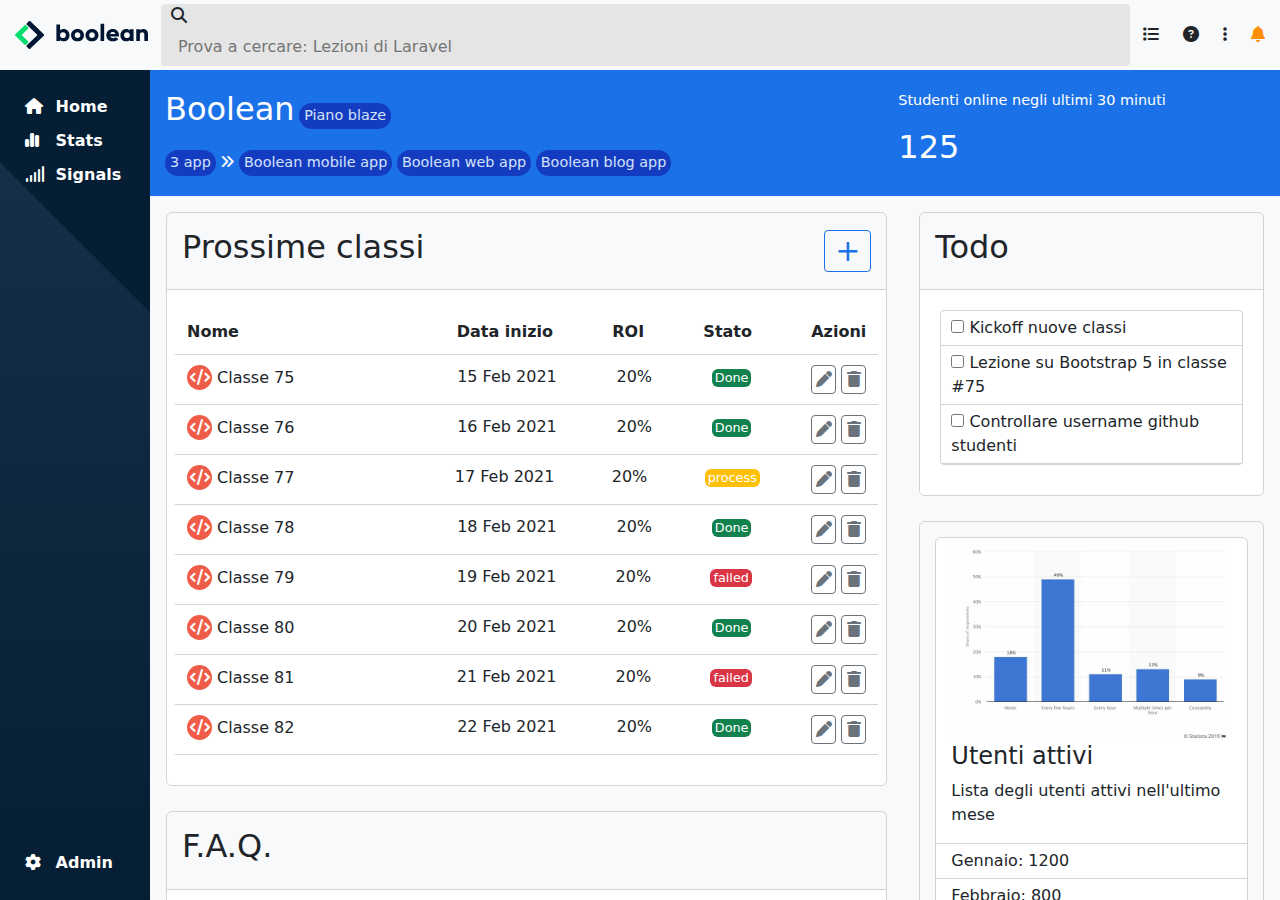
==== commit 7a31d565: "Ripulito il codice" ====
--- a/index.html
+++ b/index.html
@@ -26,7 +26,7 @@
                 <input type="text" id="search-bar" placeholder="Prova a cercare: Lezioni di Laravel">
             </div>
 
-            <nav class="col-auto ms-auto">
+            <nav class="col-auto">
                 <div class="row align-items-center gx-4">
 
                     <div class="col-auto d-none d-lg-block">
--- a/css/style.css
+++ b/css/style.css
@@ -155,6 +155,12 @@
     align-items: center;
 }
 
+.ms_body{
+    background-color: #fff;
+    padding: 20px 20px 30px;
+}
+
+/* next classes rules */
 .ms_title > .btn{
     color: #1b72e8;
     border: 1px solid #1b72e8;
@@ -166,11 +172,6 @@
 
 form > *:not(label){
     margin-bottom: 20px;
-}
-
-.ms_body{
-    background-color: #fff;
-    padding: 20px 20px 30px;
 }
 
 #class_first_row{
@@ -198,7 +199,7 @@
     font-size: 0.8rem;
     color: #fff;
     padding: 1px 3px 2px;
-    border-radius: 4px;
+    border-radius: 6px;
 }
 
 .state.done{
@@ -224,6 +225,7 @@
     border-radius: 4px;
 }
 
+/* to do rules */
 #to-do{
     border: 1px solid #d3d3d3;
     border-radius: 4px;
@@ -237,6 +239,7 @@
     padding: 5px 10px;
 }
 
+/* graph rules */
 #graph{
     padding: 15px;
 }
@@ -253,7 +256,6 @@
 }
 
 .n_users{
-    border-bottom: 1px solid #d3d3d3;
     border-top: 1px solid #d3d3d3;
     list-style: none;
     padding-top: 5px;
@@ -261,6 +263,7 @@
 }
 
 #report{
+    border-top: 1px solid #d3d3d3;
     padding-top: 10px;
     padding-bottom: 15px;
 }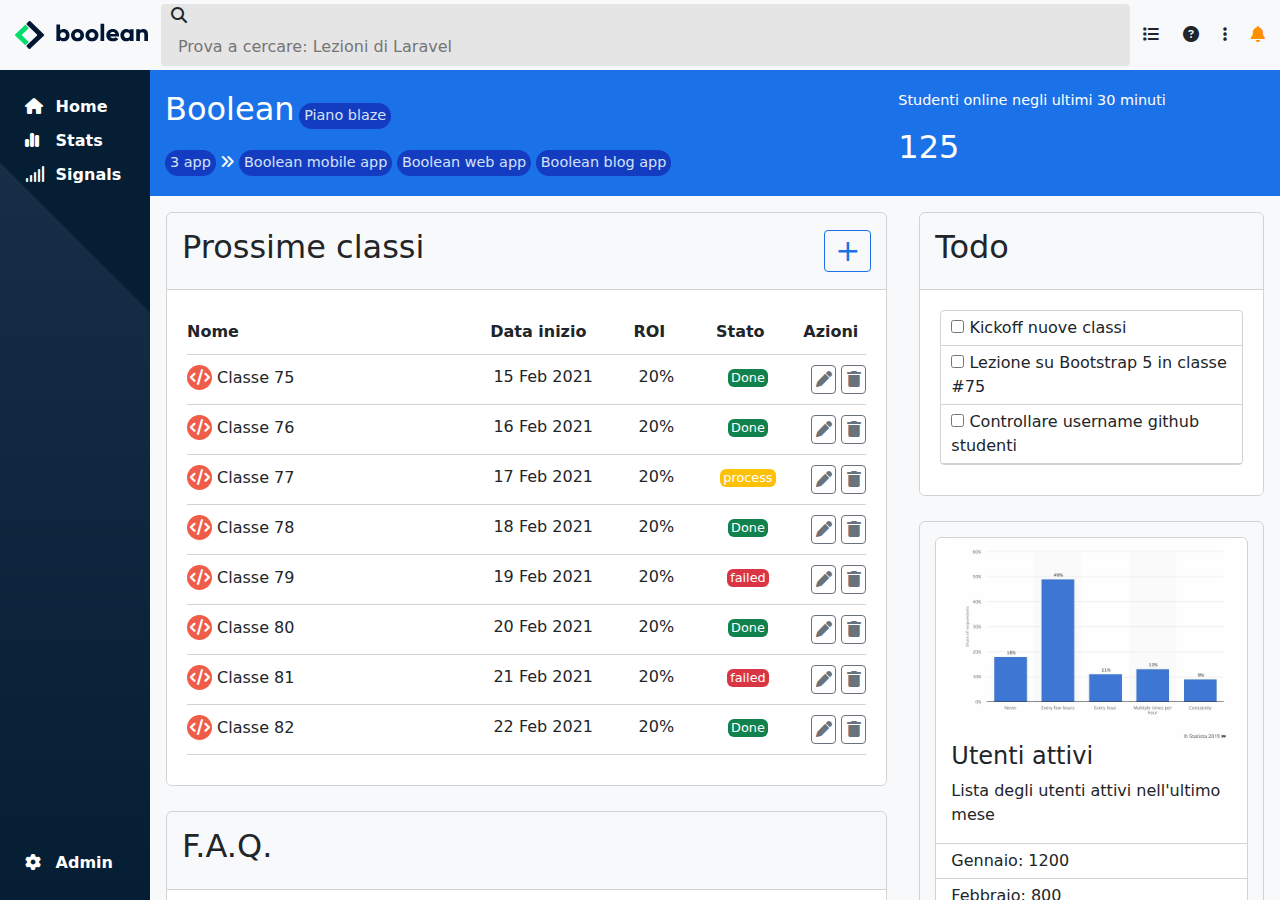
==== commit e66af096: "Sistemate righe classi" ====
--- a/index.html
+++ b/index.html
@@ -150,9 +150,9 @@
 
                         </div>
                         <div class="ms_body">
-                            <div class="row class_row justify-content-between" id="class_first_row">
-
-                                <div class="col-4 text-start">
+                            <div class="row class_row g-0" id="class_first_row">
+
+                                <div class="text-start me-auto col-auto">
                                     Nome
                                 </div>
 
@@ -160,11 +160,11 @@
                                     Data inizio
                                 </div>
 
-                                <div class="col-auto d-none d-sm-block">
+                                <div class="col-1 d-none d-sm-block">
                                     ROI
                                 </div>
 
-                                <div class="col-auto">
+                                <div class="col-1">
                                     Stato
                                 </div>
 
@@ -174,9 +174,9 @@
                                 
                             </div>
 
-                            <div class="row class_row justify-content-between">
-
-                                <div class="col-4 text-start">
+                            <div class="row class_row g-0">
+
+                                <div class="col-auto text-start me-auto">
                                     <i class="fa-solid fa-code"></i>
                                     Classe 75
                                 </div>
@@ -185,11 +185,11 @@
                                     15 Feb 2021
                                 </div>
 
-                                <div class="col-auto d-none d-sm-block">
-                                    20&percnt;
-                                </div>
-
-                                <div class="col-auto">
+                                <div class="col-1 d-none d-sm-block">
+                                    20&percnt;
+                                </div>
+
+                                <div class="col-1">
                                     <span class="state done">Done</span>
                                 </div>
 
@@ -200,9 +200,9 @@
                                 
                             </div>
 
-                            <div class="row class_row justify-content-between">
-
-                                <div class="col-4 text-start">
+                            <div class="row class_row g-0">
+
+                                <div class="col-auto text-start me-auto">
                                     <i class="fa-solid fa-code"></i>
                                     Classe 76
                                 </div>
@@ -211,11 +211,11 @@
                                     16 Feb 2021
                                 </div>
 
-                                <div class="col-auto d-none d-sm-block">
-                                    20&percnt;
-                                </div>
-
-                                <div class="col-auto">
+                                <div class="col-1 d-none d-sm-block">
+                                    20&percnt;
+                                </div>
+
+                                <div class="col-1">
                                     <span class="state done">Done</span>
                                 </div>
 
@@ -226,9 +226,9 @@
                                 
                             </div>
 
-                            <div class="row class_row justify-content-between">
-
-                                <div class="col-4 text-start">
+                            <div class="row class_row g-0">
+
+                                <div class="col-auto text-start me-auto">
                                     <i class="fa-solid fa-code"></i>
                                     Classe 77
                                 </div>
@@ -237,11 +237,11 @@
                                     17 Feb 2021
                                 </div>
 
-                                <div class="col-auto d-none d-sm-block">
-                                    20&percnt;
-                                </div>
-
-                                <div class="col-auto">
+                                <div class="col-1 d-none d-sm-block">
+                                    20&percnt;
+                                </div>
+
+                                <div class="col-1">
                                     <span class="state process">process</span>
                                 </div>
 
@@ -252,8 +252,8 @@
                                 
                             </div>
 
-                            <div class="row class_row justify-content-between">
-                                <div class="col-4 text-start">
+                            <div class="row class_row g-0">
+                                <div class="col-auto text-start me-auto">
                                     <i class="fa-solid fa-code"></i>
                                     Classe 78
                                 </div>
@@ -261,11 +261,11 @@
                                     18 Feb 2021
                                 </div>
 
-                                <div class="col-auto d-none d-sm-block">
-                                    20&percnt;
-                                </div>
-
-                                <div class="col-auto">
+                                <div class="col-1 d-none d-sm-block">
+                                    20&percnt;
+                                </div>
+
+                                <div class="col-1">
                                     <span class="done state">Done</span>
                                 </div>
 
@@ -276,9 +276,9 @@
                                 
                             </div>
 
-                            <div class="row class_row justify-content-between">
-
-                                <div class="col-4 text-start">
+                            <div class="row class_row g-0">
+
+                                <div class="col-auto text-start me-auto">
                                     <i class="fa-solid fa-code"></i>
                                     Classe 79
                                 </div>
@@ -287,11 +287,11 @@
                                     19 Feb 2021
                                 </div>
 
-                                <div class="col-auto d-none d-sm-block">
-                                    20&percnt;
-                                </div>
-
-                                <div class="col-auto">
+                                <div class="col-1 d-none d-sm-block">
+                                    20&percnt;
+                                </div>
+
+                                <div class="col-1">
                                     <span class="state failed">failed</span>
                                 </div>
 
@@ -302,9 +302,9 @@
                                 
                             </div>
 
-                            <div class="row class_row justify-content-between">
-
-                                <div class="col-4 text-start">
+                            <div class="row class_row g-0">
+
+                                <div class="col-auto text-start me-auto">
                                     <i class="fa-solid fa-code"></i>
                                     Classe 80
                                 </div>
@@ -313,11 +313,11 @@
                                     20 Feb 2021
                                 </div>
 
-                                <div class="col-auto d-none d-sm-block">
-                                    20&percnt;
-                                </div>
-
-                                <div class="col-auto">
+                                <div class="col-1 d-none d-sm-block">
+                                    20&percnt;
+                                </div>
+
+                                <div class="col-1">
                                     <span class="state done">Done</span>
                                 </div>
 
@@ -328,9 +328,9 @@
                                 
                             </div>
 
-                            <div class="row class_row justify-content-between">
-
-                                <div class="col-4 text-start">
+                            <div class="row class_row g-0">
+
+                                <div class="col-auto text-start me-auto">
                                     <i class="fa-solid fa-code"></i>
                                     Classe 81
                                 </div>
@@ -339,11 +339,11 @@
                                     21 Feb 2021
                                 </div>
 
-                                <div class="col-auto d-none d-sm-block">
-                                    20&percnt;
-                                </div>
-
-                                <div class="col-auto">
+                                <div class="col-1 d-none d-sm-block">
+                                    20&percnt;
+                                </div>
+
+                                <div class="col-1">
                                     <span class="state failed">failed</span>
                                 </div>
 
@@ -354,9 +354,9 @@
                                 
                             </div>
 
-                            <div class="row class_row justify-content-between">
-
-                                <div class="col-4 text-start">
+                            <div class="row class_row g-0">
+
+                                <div class="col-auto text-start me-auto">
                                     <i class="fa-solid fa-code"></i>
                                     Classe 82
                                 </div>
@@ -365,11 +365,11 @@
                                     22 Feb 2021
                                 </div>
 
-                                <div class="col-auto d-none d-sm-block">
-                                    20&percnt;
-                                </div>
-
-                                <div class="col-auto">
+                                <div class="col-1 d-none d-sm-block">
+                                    20&percnt;
+                                </div>
+
+                                <div class="col-1">
                                     <span class="state done">Done</span>
                                 </div>
 
--- a/css/style.css
+++ b/css/style.css
@@ -176,12 +176,14 @@
 
 #class_first_row{
     font-weight: bold;
+    padding-right: 8px;
 }
 
 .class_row{
     border-bottom: 1px solid #d3d3d3;
     padding: 10px 0;
     text-align: center;
+    column-gap: 35px;
 }
 
 .fa-code{
@@ -208,7 +210,6 @@
 
 .state.process{
     background-color: #ffc108;
-    margin-right: -6px;
 }
 
 .state.failed{
